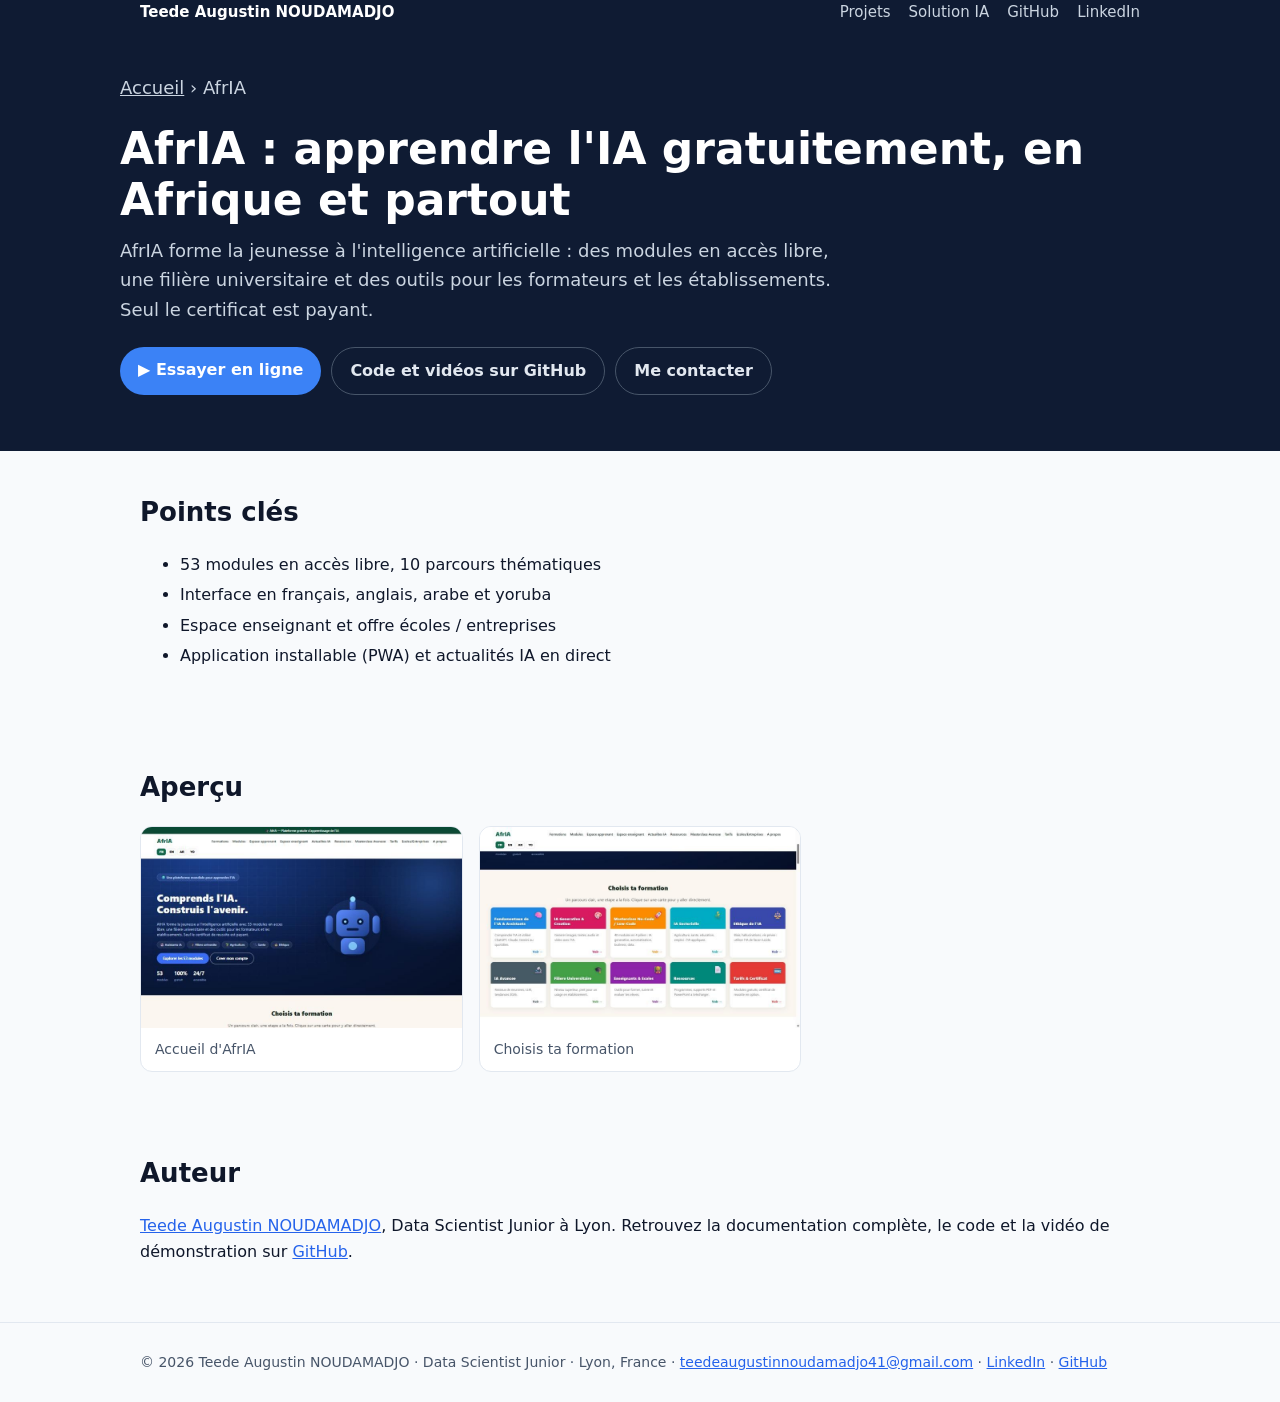
==== afria/index.html @ eca80c25 "Page AfrIA" ====
<!doctype html>
<html lang="fr">
<head>
<meta charset="utf-8">
<meta name="viewport" content="width=device-width, initial-scale=1">
<title>AfrIA : apprendre l&#x27;IA gratuitement, en Afrique et partout | Teede Augustin NOUDAMADJO</title>
<meta name="description" content="AfrIA est une plateforme gratuite pour apprendre l&#x27;intelligence artificielle : 53 modules, filière universitaire, espace enseignant, 4 langues et actualités IA en direct.">
<meta name="keywords" content="apprendre l&#x27;IA en Afrique, formation IA gratuite, plateforme éducative, Teede Augustin NOUDAMADJO">
<meta name="author" content="Teede Augustin NOUDAMADJO">
<meta name="robots" content="index, follow, max-image-preview:large">
<!--GSC-->
<link rel="canonical" href="https://teede-n.github.io/afria/">
<link rel="icon" href="../favicon.svg" type="image/svg+xml">
<meta property="og:type" content="website">
<meta property="og:locale" content="fr_FR">
<meta property="og:site_name" content="Teede Augustin NOUDAMADJO">
<meta property="og:title" content="AfrIA : apprendre l&#x27;IA gratuitement, en Afrique et partout | Teede Augustin NOUDAMADJO">
<meta property="og:description" content="AfrIA est une plateforme gratuite pour apprendre l&#x27;intelligence artificielle : 53 modules, filière universitaire, espace enseignant, 4 langues et actualités IA en direct.">
<meta property="og:url" content="https://teede-n.github.io/afria/">
<meta property="og:image" content="https://teede-n.github.io/assets/img/og-afria.png">
<meta property="og:image:width" content="1200">
<meta property="og:image:height" content="630">
<meta name="twitter:card" content="summary_large_image">
<meta name="twitter:title" content="AfrIA : apprendre l&#x27;IA gratuitement, en Afrique et partout | Teede Augustin NOUDAMADJO">
<meta name="twitter:description" content="AfrIA est une plateforme gratuite pour apprendre l&#x27;intelligence artificielle : 53 modules, filière universitaire, espace enseignant, 4 langues et actualités IA en direct.">
<meta name="twitter:image" content="https://teede-n.github.io/assets/img/og-afria.png">
<link rel="stylesheet" href="../assets/style.css">
<script type="application/ld+json">{"@context": "https://schema.org", "@type": "CreativeWork", "name": "AfrIA", "description": "AfrIA est une plateforme gratuite pour apprendre l'intelligence artificielle : 53 modules, filière universitaire, espace enseignant, 4 langues et actualités IA en direct.", "url": "https://teede-n.github.io/afria/", "image": "https://teede-n.github.io/assets/img/afria.jpg", "inLanguage": "fr-FR", "author": {"@id": "https://teede-n.github.io/#person"}, "sameAs": ["https://github.com/Teede-N/afrique-ia", "https://afria-plateforme.vercel.app"]}</script><script type="application/ld+json">{"@context": "https://schema.org", "@type": "BreadcrumbList", "itemListElement": [{"@type": "ListItem", "position": 1, "name": "Accueil", "item": "https://teede-n.github.io/"}, {"@type": "ListItem", "position": 2, "name": "AfrIA", "item": "https://teede-n.github.io/afria/"}]}</script><script type="application/ld+json">{"@context": "https://schema.org", "@type": "Person", "@id": "https://teede-n.github.io/#person", "name": "Teede Augustin NOUDAMADJO", "alternateName": ["Teede NOUDAMADJO", "Teede-N"], "jobTitle": "Data Scientist Junior", "url": "https://teede-n.github.io/", "image": "https://teede-n.github.io/assets/img/og-home.png", "email": "mailto:teedeaugustinnoudamadjo41@gmail.com", "address": {"@type": "PostalAddress", "addressLocality": "Lyon", "addressCountry": "FR"}, "alumniOf": [{"@type": "CollegeOrUniversity", "name": "École normale supérieure (Bénin)"}, {"@type": "CollegeOrUniversity", "name": "ESTIAM Lyon"}], "worksFor": {"@type": "Organization", "name": "ASS Transport"}, "founder": [{"@type": "Organization", "name": "Teedaïk", "url": "https://teedaik.com"}, {"@type": "Organization", "name": "Solution IA", "url": "https://teede-n.github.io/solution-ia/"}], "knowsAbout": ["Data science", "Statistique", "Machine learning", "Intelligence artificielle", "Python", "SQL", "Next.js", "Sécurité des applications web", "RGPD"], "sameAs": ["https://www.linkedin.com/in/teede-noudamadjo", "https://github.com/Teede-N", "https://teedaik.com"]}</script>
</head>
<body>
<header class="top"><nav class="wrap"><a class="brand" href="../">Teede Augustin NOUDAMADJO</a><a href="../#projets">Projets</a><a href="../solution-ia/">Solution IA</a><a href="https://github.com/Teede-N">GitHub</a><a href="https://www.linkedin.com/in/teede-noudamadjo">LinkedIn</a></nav><section class="hero wrap"><p class="crumb"><a href="../">Accueil</a> › AfrIA</p><h1>AfrIA : apprendre l&#x27;IA gratuitement, en Afrique et partout</h1><p>AfrIA forme la jeunesse à l&#x27;intelligence artificielle : des modules en accès libre, une filière universitaire et des outils pour les formateurs et les établissements. Seul le certificat est payant.</p><div class="btns"><a class="btn" href="https://afria-plateforme.vercel.app">▶ Essayer en ligne</a><a class="btn alt" href="https://github.com/Teede-N/afrique-ia">Code et vidéos sur GitHub</a><a class="btn alt" href="mailto:teedeaugustinnoudamadjo41@gmail.com">Me contacter</a></div></section></header>
<main class="wrap"><section><h2>Points clés</h2><ul class="points"><li>53 modules en accès libre, 10 parcours thématiques</li><li>Interface en français, anglais, arabe et yoruba</li><li>Espace enseignant et offre écoles / entreprises</li><li>Application installable (PWA) et actualités IA en direct</li></ul></section><section><h2>Aperçu</h2><div class="gallery"><figure><img src="../assets/img/afria.jpg" alt="Accueil d&#x27;AfrIA" width="960" height="600" loading="lazy"><figcaption>Accueil d&#x27;AfrIA</figcaption></figure><figure><img src="../assets/img/afria-formations.jpg" alt="Choisis ta formation" width="960" height="600" loading="lazy"><figcaption>Choisis ta formation</figcaption></figure></div></section><section><h2>Auteur</h2><p><a href="../">Teede Augustin NOUDAMADJO</a>, Data Scientist Junior à Lyon. Retrouvez la documentation complète, le code et la vidéo de démonstration sur <a href="https://github.com/Teede-N/afrique-ia">GitHub</a>.</p></section></main>
<footer><div class="wrap">© 2026 Teede Augustin NOUDAMADJO · Data Scientist Junior · Lyon, France · <a href="mailto:teedeaugustinnoudamadjo41@gmail.com">teedeaugustinnoudamadjo41@gmail.com</a> · <a href="https://www.linkedin.com/in/teede-noudamadjo">LinkedIn</a> · <a href="https://github.com/Teede-N">GitHub</a></div></footer>
</body>
</html>
---- assets/style.css ----
*{box-sizing:border-box}html{-webkit-text-size-adjust:100%}
:root{--bg:#f8fafc;--card:#fff;--ink:#0f172a;--ink2:#475569;--line:#e2e8f0;--acc:#2563eb;--hero:#0f1b33}
@media (prefers-color-scheme:dark){:root{--bg:#0b1220;--card:#111a2e;--ink:#e2e8f0;--ink2:#94a3b8;--line:#1e293b;--acc:#60a5fa}}
body{margin:0;background:var(--bg);color:var(--ink);font:16px/1.65 system-ui,-apple-system,"Segoe UI",Roboto,sans-serif}
a{color:var(--acc)}img{max-width:100%;height:auto;display:block}
.wrap{max-width:1040px;margin:0 auto;padding:0 20px}
header.top{background:var(--hero);color:#fff}
nav{display:flex;flex-wrap:wrap;gap:6px 18px;align-items:center;padding:14px 0;font-size:15px}
nav a{color:#cbd5e1;text-decoration:none}nav a:hover{color:#fff}nav .brand{color:#fff;font-weight:700;margin-right:auto}
.hero{padding:48px 0 56px}.hero h1{font-size:clamp(28px,5vw,44px);line-height:1.15;margin:0 0 10px}
.hero p{color:#cbd5e1;max-width:720px;margin:0 0 22px;font-size:18px}
.btns{display:flex;flex-wrap:wrap;gap:10px}.btn{display:inline-block;padding:10px 18px;border-radius:999px;background:#3b82f6;color:#fff;text-decoration:none;font-weight:600}
.btn.alt{background:transparent;border:1px solid #475569;color:#e2e8f0}
main section{padding:40px 0}h2{font-size:26px;margin:0 0 18px}
.grid{display:grid;grid-template-columns:repeat(auto-fill,minmax(280px,1fr));gap:18px}
.card{background:var(--card);border:1px solid var(--line);border-radius:14px;overflow:hidden;display:flex;flex-direction:column}
.card .body{padding:16px 18px 18px}.card h3{margin:0 0 6px;font-size:19px}.card p{margin:0 0 10px;color:var(--ink2);font-size:15px}
.card a.more{font-weight:600;text-decoration:none}
.tags{display:flex;flex-wrap:wrap;gap:6px;padding:0;margin:0;list-style:none}.tags li{border:1px solid var(--line);border-radius:999px;padding:3px 10px;font-size:13px;color:var(--ink2)}
ul.points li{margin:4px 0}
.gallery{display:grid;grid-template-columns:repeat(auto-fill,minmax(300px,1fr));gap:16px}
figure{margin:0;background:var(--card);border:1px solid var(--line);border-radius:12px;overflow:hidden}figcaption{padding:10px 14px;font-size:14px;color:var(--ink2)}
footer{border-top:1px solid var(--line);padding:28px 0;color:var(--ink2);font-size:14px}
.crumb{font-size:14px;color:#94a3b8;margin:0 0 10px}.crumb a{color:#cbd5e1}
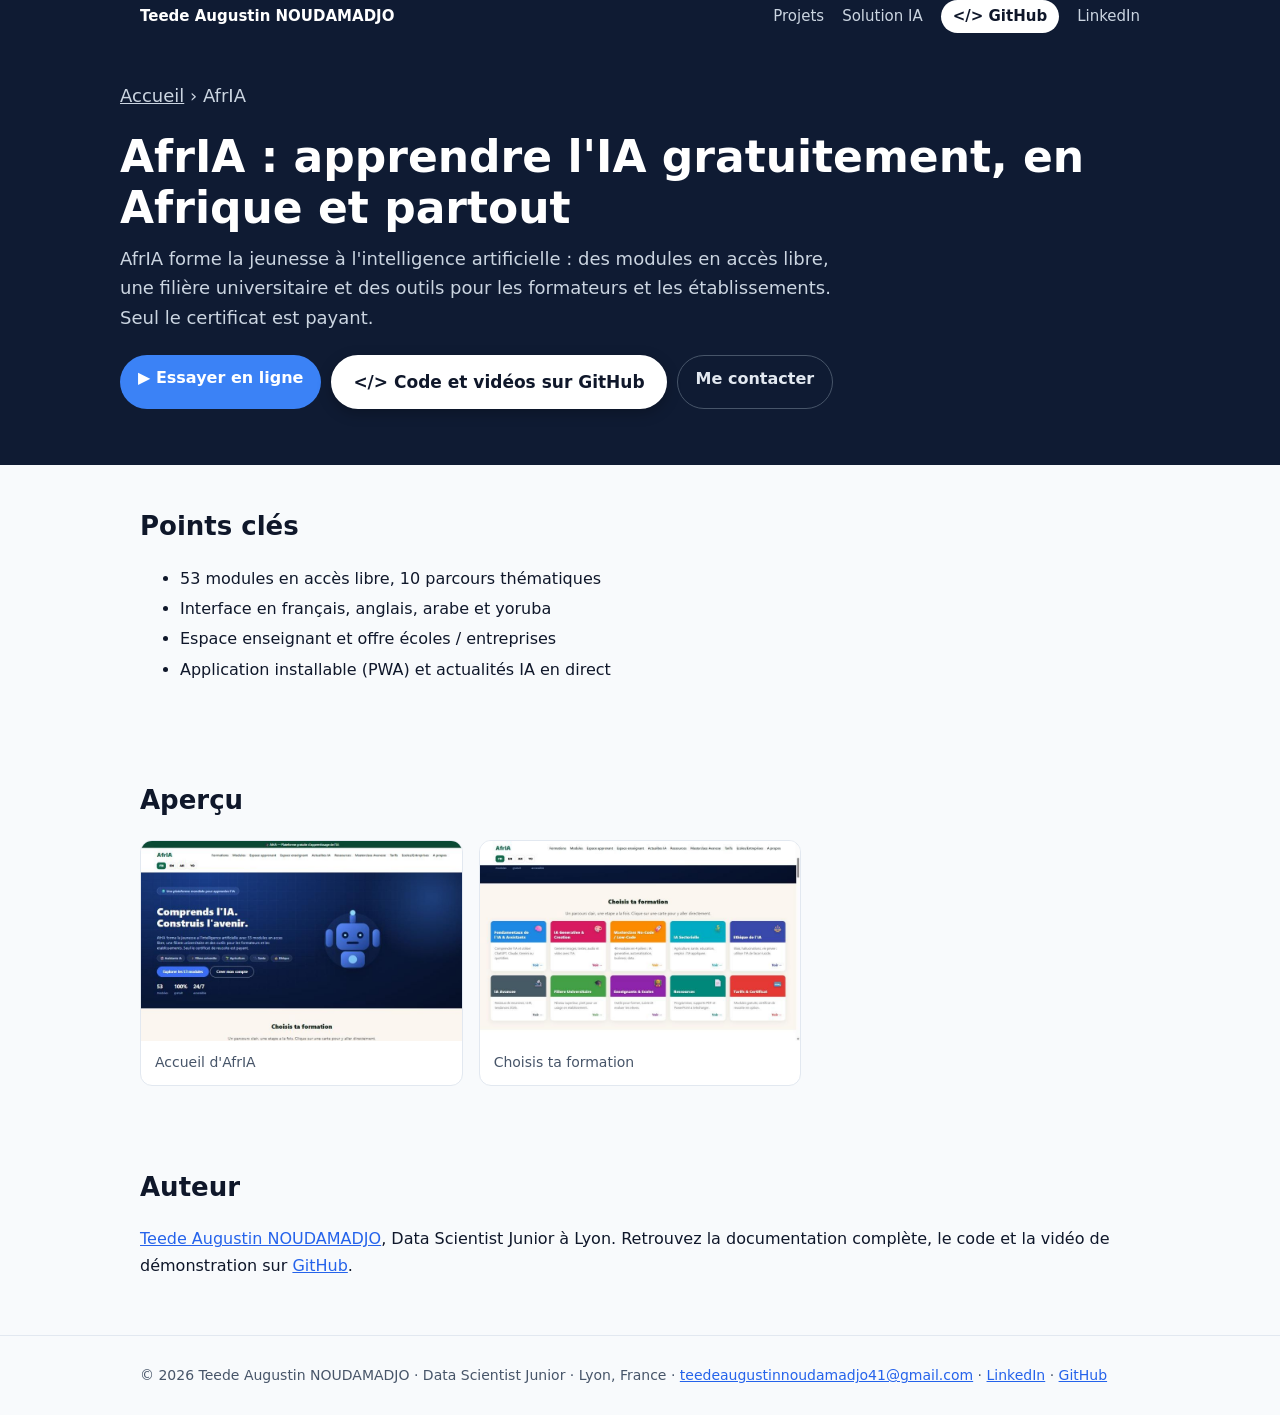
==== commit 5aefda43: "AfrIA : bouton GitHub mis en avant" ====
--- a/afria/index.html
+++ b/afria/index.html
@@ -28,7 +28,7 @@
 <script type="application/ld+json">{"@context": "https://schema.org", "@type": "CreativeWork", "name": "AfrIA", "description": "AfrIA est une plateforme gratuite pour apprendre l'intelligence artificielle : 53 modules, filière universitaire, espace enseignant, 4 langues et actualités IA en direct.", "url": "https://teede-n.github.io/afria/", "image": "https://teede-n.github.io/assets/img/afria.jpg", "inLanguage": "fr-FR", "author": {"@id": "https://teede-n.github.io/#person"}, "sameAs": ["https://github.com/Teede-N/afrique-ia", "https://afria-plateforme.vercel.app"]}</script><script type="application/ld+json">{"@context": "https://schema.org", "@type": "BreadcrumbList", "itemListElement": [{"@type": "ListItem", "position": 1, "name": "Accueil", "item": "https://teede-n.github.io/"}, {"@type": "ListItem", "position": 2, "name": "AfrIA", "item": "https://teede-n.github.io/afria/"}]}</script><script type="application/ld+json">{"@context": "https://schema.org", "@type": "Person", "@id": "https://teede-n.github.io/#person", "name": "Teede Augustin NOUDAMADJO", "alternateName": ["Teede NOUDAMADJO", "Teede-N"], "jobTitle": "Data Scientist Junior", "url": "https://teede-n.github.io/", "image": "https://teede-n.github.io/assets/img/og-home.png", "email": "mailto:teedeaugustinnoudamadjo41@gmail.com", "address": {"@type": "PostalAddress", "addressLocality": "Lyon", "addressCountry": "FR"}, "alumniOf": [{"@type": "CollegeOrUniversity", "name": "École normale supérieure (Bénin)"}, {"@type": "CollegeOrUniversity", "name": "ESTIAM Lyon"}], "worksFor": {"@type": "Organization", "name": "ASS Transport"}, "founder": [{"@type": "Organization", "name": "Teedaïk", "url": "https://teedaik.com"}, {"@type": "Organization", "name": "Solution IA", "url": "https://teede-n.github.io/solution-ia/"}], "knowsAbout": ["Data science", "Statistique", "Machine learning", "Intelligence artificielle", "Python", "SQL", "Next.js", "Sécurité des applications web", "RGPD"], "sameAs": ["https://www.linkedin.com/in/teede-noudamadjo", "https://github.com/Teede-N", "https://teedaik.com"]}</script>
 </head>
 <body>
-<header class="top"><nav class="wrap"><a class="brand" href="../">Teede Augustin NOUDAMADJO</a><a href="../#projets">Projets</a><a href="../solution-ia/">Solution IA</a><a href="https://github.com/Teede-N">GitHub</a><a href="https://www.linkedin.com/in/teede-noudamadjo">LinkedIn</a></nav><section class="hero wrap"><p class="crumb"><a href="../">Accueil</a> › AfrIA</p><h1>AfrIA : apprendre l&#x27;IA gratuitement, en Afrique et partout</h1><p>AfrIA forme la jeunesse à l&#x27;intelligence artificielle : des modules en accès libre, une filière universitaire et des outils pour les formateurs et les établissements. Seul le certificat est payant.</p><div class="btns"><a class="btn" href="https://afria-plateforme.vercel.app">▶ Essayer en ligne</a><a class="btn alt" href="https://github.com/Teede-N/afrique-ia">Code et vidéos sur GitHub</a><a class="btn alt" href="mailto:teedeaugustinnoudamadjo41@gmail.com">Me contacter</a></div></section></header>
+<header class="top"><nav class="wrap"><a class="brand" href="../">Teede Augustin NOUDAMADJO</a><a href="../#projets">Projets</a><a href="../solution-ia/">Solution IA</a><a class="navgh" href="https://github.com/Teede-N">&lt;/&gt; GitHub</a><a href="https://www.linkedin.com/in/teede-noudamadjo">LinkedIn</a></nav><section class="hero wrap"><p class="crumb"><a href="../">Accueil</a> › AfrIA</p><h1>AfrIA : apprendre l&#x27;IA gratuitement, en Afrique et partout</h1><p>AfrIA forme la jeunesse à l&#x27;intelligence artificielle : des modules en accès libre, une filière universitaire et des outils pour les formateurs et les établissements. Seul le certificat est payant.</p><div class="btns"><a class="btn" href="https://afria-plateforme.vercel.app">▶ Essayer en ligne</a><a class="btn gh" href="https://github.com/Teede-N/afrique-ia">&lt;/&gt; Code et vidéos sur GitHub</a><a class="btn alt" href="mailto:teedeaugustinnoudamadjo41@gmail.com">Me contacter</a></div></section></header>
 <main class="wrap"><section><h2>Points clés</h2><ul class="points"><li>53 modules en accès libre, 10 parcours thématiques</li><li>Interface en français, anglais, arabe et yoruba</li><li>Espace enseignant et offre écoles / entreprises</li><li>Application installable (PWA) et actualités IA en direct</li></ul></section><section><h2>Aperçu</h2><div class="gallery"><figure><img src="../assets/img/afria.jpg" alt="Accueil d&#x27;AfrIA" width="960" height="600" loading="lazy"><figcaption>Accueil d&#x27;AfrIA</figcaption></figure><figure><img src="../assets/img/afria-formations.jpg" alt="Choisis ta formation" width="960" height="600" loading="lazy"><figcaption>Choisis ta formation</figcaption></figure></div></section><section><h2>Auteur</h2><p><a href="../">Teede Augustin NOUDAMADJO</a>, Data Scientist Junior à Lyon. Retrouvez la documentation complète, le code et la vidéo de démonstration sur <a href="https://github.com/Teede-N/afrique-ia">GitHub</a>.</p></section></main>
 <footer><div class="wrap">© 2026 Teede Augustin NOUDAMADJO · Data Scientist Junior · Lyon, France · <a href="mailto:teedeaugustinnoudamadjo41@gmail.com">teedeaugustinnoudamadjo41@gmail.com</a> · <a href="https://www.linkedin.com/in/teede-noudamadjo">LinkedIn</a> · <a href="https://github.com/Teede-N">GitHub</a></div></footer>
 </body>
--- a/assets/style.css
+++ b/assets/style.css
@@ -8,9 +8,13 @@
 nav{display:flex;flex-wrap:wrap;gap:6px 18px;align-items:center;padding:14px 0;font-size:15px}
 nav a{color:#cbd5e1;text-decoration:none}nav a:hover{color:#fff}nav .brand{color:#fff;font-weight:700;margin-right:auto}
 .hero{padding:48px 0 56px}.hero h1{font-size:clamp(28px,5vw,44px);line-height:1.15;margin:0 0 10px}
+.chips{display:flex;flex-wrap:wrap;align-items:center;gap:8px;margin:0 0 18px}.chips span{color:#93c5fd;font-weight:600;margin-right:2px}.chips a{padding:6px 14px;border-radius:999px;border:1px solid #3b82f6;color:#fff;text-decoration:none;font-weight:600;font-size:15px;background:rgba(59,130,246,.15)}.chips a:hover{background:#3b82f6}
 .hero p{color:#cbd5e1;max-width:720px;margin:0 0 22px;font-size:18px}
 .btns{display:flex;flex-wrap:wrap;gap:10px}.btn{display:inline-block;padding:10px 18px;border-radius:999px;background:#3b82f6;color:#fff;text-decoration:none;font-weight:600}
 .btn.alt{background:transparent;border:1px solid #475569;color:#e2e8f0}
+.btn.gh{background:#fff;color:#0f172a;border:2px solid #fff;font-size:17px;padding:11px 20px;box-shadow:0 4px 14px rgba(0,0,0,.25)}.btn.gh:hover{background:#dbeafe}.btn.gh small{font-weight:500;color:#475569;margin-left:6px}
+nav a.navgh{background:#fff;color:#0f172a!important;padding:4px 12px;border-radius:999px;font-weight:700}
+.card .links{display:flex;flex-wrap:wrap;gap:14px}.card a.ghlink{font-weight:700;color:#0f172a;text-decoration:none;border:1px solid var(--line);padding:4px 12px;border-radius:999px}.card a.ghlink:hover{border-color:var(--acc);color:var(--acc)}
 main section{padding:40px 0}h2{font-size:26px;margin:0 0 18px}
 .grid{display:grid;grid-template-columns:repeat(auto-fill,minmax(280px,1fr));gap:18px}
 .card{background:var(--card);border:1px solid var(--line);border-radius:14px;overflow:hidden;display:flex;flex-direction:column}
